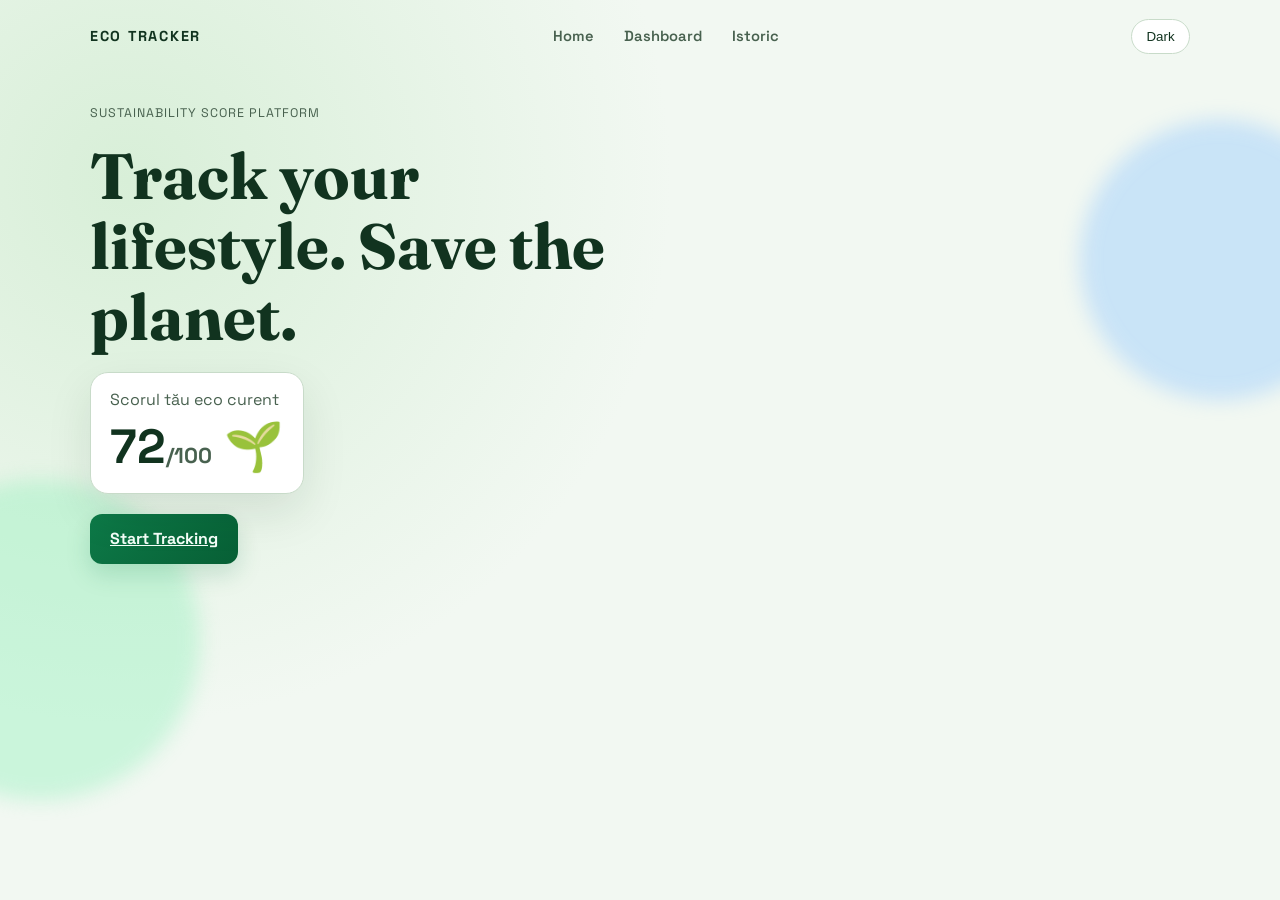
==== index.html @ f2c282cf "init" ====
<!DOCTYPE html>
<html lang="ro">
<head>
  <meta charset="UTF-8" />
  <meta name="viewport" content="width=device-width, initial-scale=1.0" />
  <title>Eco Tracker | Home</title>
  <link rel="preconnect" href="https://fonts.googleapis.com" />
  <link rel="preconnect" href="https://fonts.gstatic.com" crossorigin />
  <link href="https://fonts.googleapis.com/css2?family=Fraunces:opsz,wght@9..144,700;9..144,800&family=Space+Grotesk:wght@400;500;700&display=swap" rel="stylesheet" />
  <link rel="stylesheet" href="styles.css" />
</head>
<body>
  <div class="bg-shape bg-shape-left"></div>
  <div class="bg-shape bg-shape-right"></div>

  <header class="hero" id="home">
    <nav class="nav container">
      <div class="brand">ECO TRACKER</div>
      <div class="nav-links">
        <a href="index.html">Home</a>
        <a href="dashboard.html">Dashboard</a>
        <a href="history.html">Istoric</a>
      </div>
      <button id="themeToggle" class="theme-toggle" aria-label="Toggle dark mode">Dark</button>
    </nav>

    <div class="hero-content container">
      <p class="eyebrow">Sustainability Score Platform</p>
      <h1>Track your lifestyle. Save the planet.</h1>
      <div class="hero-score-card panel-card">
        <p>Scorul tău eco curent</p>
        <div class="animated-score" id="animatedHeroScore">72<span>/100</span> 🌱</div>
      </div>
      <a href="dashboard.html" class="cta-btn">Start Tracking</a>
    </div>
  </header>

  <script src="script.js"></script>
</body>
</html>
---- styles.css ----
:root {
  --bg: #f2f8f2;
  --panel: #ffffff;
  --text: #11331f;
  --muted: #48614f;
  --accent: #0d7a48;
  --accent-strong: #075f35;
  --line: #c8dbc9;
  --glow: rgba(13, 122, 72, 0.18);
  --shadow: 0 18px 45px rgba(17, 51, 31, 0.1);
}

body.dark {
  --bg: #0f1e18;
  --panel: #153126;
  --text: #edf7f0;
  --muted: #a8cab4;
  --accent: #40d98e;
  --accent-strong: #2cc57b;
  --line: #2a4c3b;
  --glow: rgba(64, 217, 142, 0.2);
  --shadow: 0 18px 45px rgba(0, 0, 0, 0.35);
}

* {
  box-sizing: border-box;
}

body {
  margin: 0;
  font-family: "Space Grotesk", sans-serif;
  background: radial-gradient(circle at 10% 20%, #d8efd8 0%, var(--bg) 40%), radial-gradient(circle at 90% 10%, #d5e6ff 0%, transparent 36%), var(--bg);
  color: var(--text);
  min-height: 100vh;
  position: relative;
  overflow-x: hidden;
}

body.dark {
  background: radial-gradient(circle at 10% 20%, #183328 0%, var(--bg) 42%), radial-gradient(circle at 90% 10%, #15334a 0%, transparent 36%), var(--bg);
}

.container {
  width: min(1100px, 92%);
  margin: 0 auto;
}

.bg-shape {
  position: fixed;
  border-radius: 999px;
  filter: blur(10px);
  opacity: 0.4;
  z-index: -1;
}

.bg-shape-left {
  width: 320px;
  height: 320px;
  background: #8ff0ba;
  left: -120px;
  bottom: 100px;
}

.bg-shape-right {
  width: 280px;
  height: 280px;
  background: #8cc5ff;
  right: -80px;
  top: 120px;
}

.hero {
  padding: 1.2rem 0 3rem;
}

.nav {
  display: flex;
  justify-content: space-between;
  align-items: center;
  gap: 0.8rem;
}

.brand {
  letter-spacing: 0.12em;
  font-size: 0.9rem;
  font-weight: 700;
}

.nav-links {
  display: flex;
  gap: 0.85rem;
  align-items: center;
}

.nav-links a {
  color: var(--muted);
  text-decoration: none;
  font-weight: 600;
  font-size: 0.92rem;
  padding: 0.25rem 0.5rem;
  border-radius: 8px;
}

.nav-links a.active,
.nav-links a:hover {
  color: var(--text);
  background: color-mix(in srgb, var(--panel) 90%, transparent);
}

.theme-toggle {
  border: 1px solid var(--line);
  background: var(--panel);
  color: var(--text);
  padding: 0.55rem 0.9rem;
  border-radius: 999px;
  cursor: pointer;
}

.hero-content {
  margin-top: 3.2rem;
  display: grid;
  gap: 1.25rem;
  justify-items: start;
}

.eyebrow {
  margin: 0;
  color: var(--muted);
  text-transform: uppercase;
  letter-spacing: 0.08em;
  font-size: 0.78rem;
}

h1,
h2 {
  margin: 0;
  font-family: "Fraunces", serif;
  line-height: 1.1;
}

h1 {
  font-size: clamp(2rem, 7vw, 4rem);
  max-width: 12ch;
}

.hero-score-card {
  background: var(--panel);
  border: 1px solid var(--line);
  border-radius: 18px;
  padding: 1rem 1.2rem;
  box-shadow: var(--shadow);
}

.hero-score-card p {
  margin: 0;
  color: var(--muted);
}

.animated-score {
  margin-top: 0.35rem;
  font-size: clamp(2rem, 6vw, 3rem);
  font-weight: 700;
}

.animated-score span {
  font-size: 0.45em;
  color: var(--muted);
}

.cta-btn,
.calc-btn {
  border: 0;
  background: linear-gradient(135deg, var(--accent), var(--accent-strong));
  color: #f5fff9;
  padding: 0.9rem 1.25rem;
  border-radius: 12px;
  font-weight: 700;
  cursor: pointer;
  box-shadow: 0 10px 24px var(--glow);
}

.ghost-btn {
  border: 1px solid var(--line);
  background: var(--panel);
  color: var(--text);
  padding: 0.6rem 0.8rem;
  border-radius: 10px;
  font-weight: 600;
  cursor: pointer;
}

.ghost-btn.danger {
  border-color: #d67f7f;
  color: #b43a3a;
}

body.dark .ghost-btn.danger {
  border-color: #b05e5e;
  color: #ff8e8e;
}

.compact-hero {
  padding-bottom: 0.8rem;
}

.page-main {
  padding-bottom: 2.5rem;
}

main {
  display: grid;
  gap: 1rem;
  padding-bottom: 2.5rem;
}

.panel {
  background: color-mix(in srgb, var(--panel) 92%, transparent);
  border: 1px solid var(--line);
  border-radius: 18px;
  padding: 1.1rem;
  box-shadow: var(--shadow);
}

.muted {
  color: var(--muted);
}

.eco-form {
  display: grid;
  grid-template-columns: repeat(4, minmax(0, 1fr));
  gap: 0.8rem;
  margin-top: 0.8rem;
}

.eco-form label {
  display: grid;
  gap: 0.38rem;
  font-size: 0.93rem;
}

.eco-form input {
  border: 1px solid var(--line);
  border-radius: 10px;
  padding: 0.68rem;
  background: var(--panel);
  color: var(--text);
}

.result-block {
  margin-top: 1rem;
  display: grid;
  grid-template-columns: repeat(2, minmax(0, 1fr));
  gap: 0.8rem;
}

.result-block > div {
  border: 1px dashed var(--line);
  border-radius: 12px;
  padding: 0.8rem;
}

.label {
  margin: 0;
  color: var(--muted);
}

.value {
  margin: 0.25rem 0 0;
  font-size: 1.45rem;
  font-weight: 700;
}

.formula {
  margin: 0.95rem 0 0;
  color: var(--muted);
}

.chart-panel {
  min-height: 270px;
}

.panel-title-row {
  display: flex;
  justify-content: space-between;
  gap: 1rem;
  align-items: center;
  margin-bottom: 0.8rem;
}

.action-row {
  display: flex;
  gap: 0.5rem;
}

.recommendations-list {
  margin: 0.8rem 0 0;
  padding-left: 1.1rem;
}

.recommendations-list li {
  margin-bottom: 0.45rem;
}

.impact-grid {
  margin-top: 0.8rem;
  display: grid;
  grid-template-columns: repeat(3, minmax(0, 1fr));
  gap: 0.8rem;
}

.impact-grid article {
  border: 1px solid var(--line);
  border-radius: 12px;
  padding: 0.8rem;
  background: var(--panel);
}

.impact-grid p {
  margin: 0;
}

.impact-number {
  font-size: 1.55rem;
  font-weight: 700;
  margin-bottom: 0.2rem;
}

.history-list {
  margin-top: 0.8rem;
  display: grid;
  gap: 0.8rem;
}

.history-item {
  border: 1px solid var(--line);
  border-radius: 12px;
  padding: 0.85rem;
  background: var(--panel);
}

.history-item p {
  margin: 0.25rem 0;
}

.panel-card {
  opacity: 0;
  transform: translateY(18px) scale(0.985);
  animation: cardReveal 700ms ease forwards;
}

.panel-card:nth-of-type(2) {
  animation-delay: 90ms;
}

.panel-card:nth-of-type(3) {
  animation-delay: 160ms;
}

.panel-card:nth-of-type(4) {
  animation-delay: 220ms;
}

@keyframes cardReveal {
  to {
    opacity: 1;
    transform: translateY(0) scale(1);
  }
}

@media (max-width: 860px) {
  .panel-title-row {
    flex-direction: column;
    align-items: flex-start;
  }

  .eco-form {
    grid-template-columns: repeat(2, minmax(0, 1fr));
  }

  .impact-grid {
    grid-template-columns: 1fr;
  }
}

@media (max-width: 560px) {
  .nav {
    flex-wrap: wrap;
  }

  .nav-links {
    order: 3;
    width: 100%;
    justify-content: center;
  }

  .action-row {
    width: 100%;
  }

  .action-row button {
    flex: 1;
  }

  .eco-form,
  .result-block {
    grid-template-columns: 1fr;
  }
}
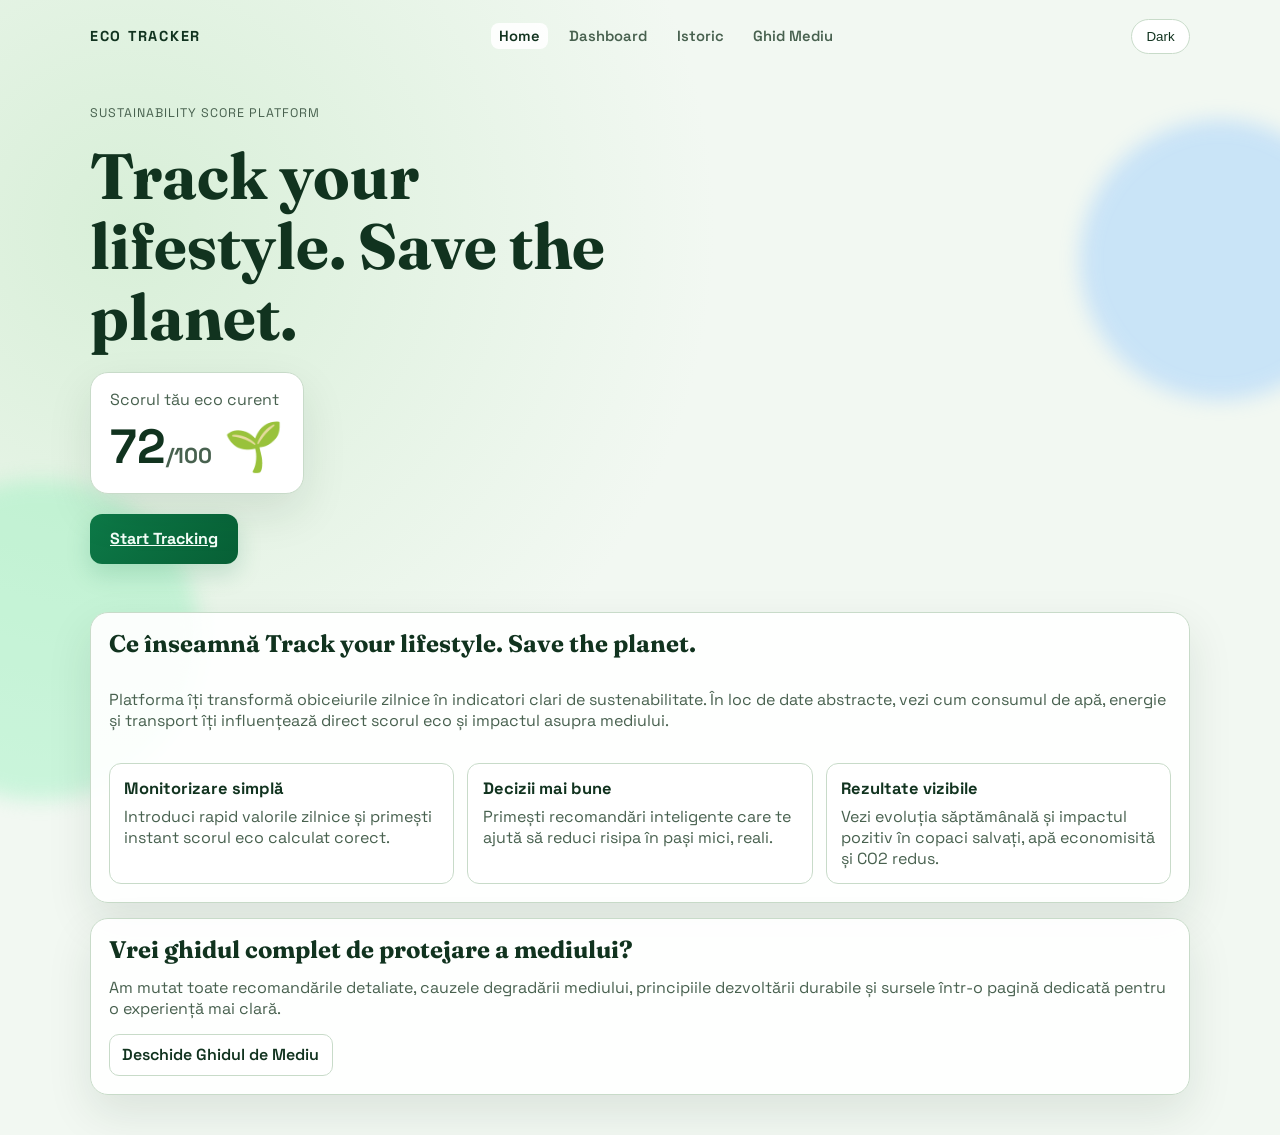
==== commit 267c05dd: "Update 1" ====
--- a/index.html
+++ b/index.html
@@ -17,9 +17,10 @@
     <nav class="nav container">
       <div class="brand">ECO TRACKER</div>
       <div class="nav-links">
-        <a href="index.html">Home</a>
+        <a href="index.html" class="active">Home</a>
         <a href="dashboard.html">Dashboard</a>
         <a href="history.html">Istoric</a>
+        <a href="recomandari-mediu.html">Ghid Mediu</a>
       </div>
       <button id="themeToggle" class="theme-toggle" aria-label="Toggle dark mode">Dark</button>
     </nav>
@@ -35,6 +36,41 @@
     </div>
   </header>
 
+  <main class="container page-main">
+    <section class="panel about-section panel-card">
+      <h2>Ce înseamnă Track your lifestyle. Save the planet.</h2>
+      <p class="muted">
+        Platforma îți transformă obiceiurile zilnice în indicatori clari de sustenabilitate.
+        În loc de date abstracte, vezi cum consumul de apă, energie și transport îți influențează
+        direct scorul eco și impactul asupra mediului.
+      </p>
+
+      <div class="about-grid">
+        <article>
+          <h3>Monitorizare simplă</h3>
+          <p>Introduci rapid valorile zilnice și primești instant scorul eco calculat corect.</p>
+        </article>
+        <article>
+          <h3>Decizii mai bune</h3>
+          <p>Primești recomandări inteligente care te ajută să reduci risipa în pași mici, reali.</p>
+        </article>
+        <article>
+          <h3>Rezultate vizibile</h3>
+          <p>Vezi evoluția săptămânală și impactul pozitiv în copaci salvați, apă economisită și CO2 redus.</p>
+        </article>
+      </div>
+    </section>
+
+    <section class="panel info-section panel-card">
+      <h2>Vrei ghidul complet de protejare a mediului?</h2>
+      <p class="muted">
+        Am mutat toate recomandările detaliate, cauzele degradării mediului, principiile dezvoltării durabile
+        și sursele într-o pagină dedicată pentru o experiență mai clară.
+      </p>
+      <a href="recomandari-mediu.html" class="ghost-btn guide-btn">Deschide Ghidul de Mediu</a>
+    </section>
+  </main>
+
   <script src="script.js"></script>
 </body>
 </html>
--- a/styles.css
+++ b/styles.css
@@ -189,6 +189,11 @@
   cursor: pointer;
 }
 
+.guide-btn {
+  width: fit-content;
+  text-decoration: none;
+}
+
 .ghost-btn.danger {
   border-color: #d67f7f;
   color: #b43a3a;
@@ -205,6 +210,81 @@
 
 .page-main {
   padding-bottom: 2.5rem;
+}
+
+.about-section {
+  display: grid;
+  gap: 1rem;
+}
+
+.info-section {
+  display: grid;
+  gap: 0.9rem;
+}
+
+.about-grid {
+  display: grid;
+  grid-template-columns: repeat(3, minmax(0, 1fr));
+  gap: 0.8rem;
+}
+
+.tips-grid,
+.cause-grid {
+  display: grid;
+  grid-template-columns: repeat(2, minmax(0, 1fr));
+  gap: 0.8rem;
+}
+
+.about-grid article {
+  border: 1px solid var(--line);
+  border-radius: 12px;
+  padding: 0.9rem;
+  background: var(--panel);
+}
+
+.tips-grid article,
+.cause-grid article {
+  border: 1px solid var(--line);
+  border-radius: 12px;
+  padding: 0.9rem;
+  background: var(--panel);
+}
+
+.about-grid h3 {
+  margin: 0 0 0.4rem;
+  font-size: 1.03rem;
+}
+
+.tips-grid h3,
+.cause-grid h3,
+.info-section h3 {
+  margin: 0 0 0.4rem;
+  font-size: 1.03rem;
+}
+
+.about-grid p {
+  margin: 0;
+  color: var(--muted);
+}
+
+.tips-grid p,
+.cause-grid p,
+.info-section p {
+  margin: 0;
+  color: var(--muted);
+}
+
+.tips-grid ul,
+.cause-grid ul,
+.compact-list {
+  margin: 0;
+  padding-left: 1.1rem;
+}
+
+.tips-grid li,
+.cause-grid li,
+.compact-list li {
+  margin-bottom: 0.32rem;
 }
 
 main {
@@ -275,8 +355,35 @@
   color: var(--muted);
 }
 
+.form-feedback {
+  margin: 0.6rem 0 0;
+  min-height: 1.1rem;
+  color: #b43a3a;
+  font-size: 0.9rem;
+}
+
+body.dark .form-feedback {
+  color: #ff9c9c;
+}
+
 .chart-panel {
-  min-height: 270px;
+  display: flex;
+  flex-direction: column;
+  height: min(42vh, 360px);
+  min-height: 220px;
+  overflow: hidden;
+}
+
+.chart-canvas-wrap {
+  position: relative;
+  flex: 1;
+  min-height: 0;
+}
+
+#ecoChart {
+  display: block;
+  width: 100% !important;
+  height: 100% !important;
 }
 
 .panel-title-row {
@@ -380,6 +487,19 @@
   .impact-grid {
     grid-template-columns: 1fr;
   }
+
+  .chart-panel {
+    height: min(38vh, 300px);
+  }
+
+  .about-grid {
+    grid-template-columns: 1fr;
+  }
+
+  .tips-grid,
+  .cause-grid {
+    grid-template-columns: 1fr;
+  }
 }
 
 @media (max-width: 560px) {
@@ -405,4 +525,9 @@
   .result-block {
     grid-template-columns: 1fr;
   }
-}
+
+  .chart-panel {
+    height: min(32vh, 250px);
+    min-height: 190px;
+  }
+}
